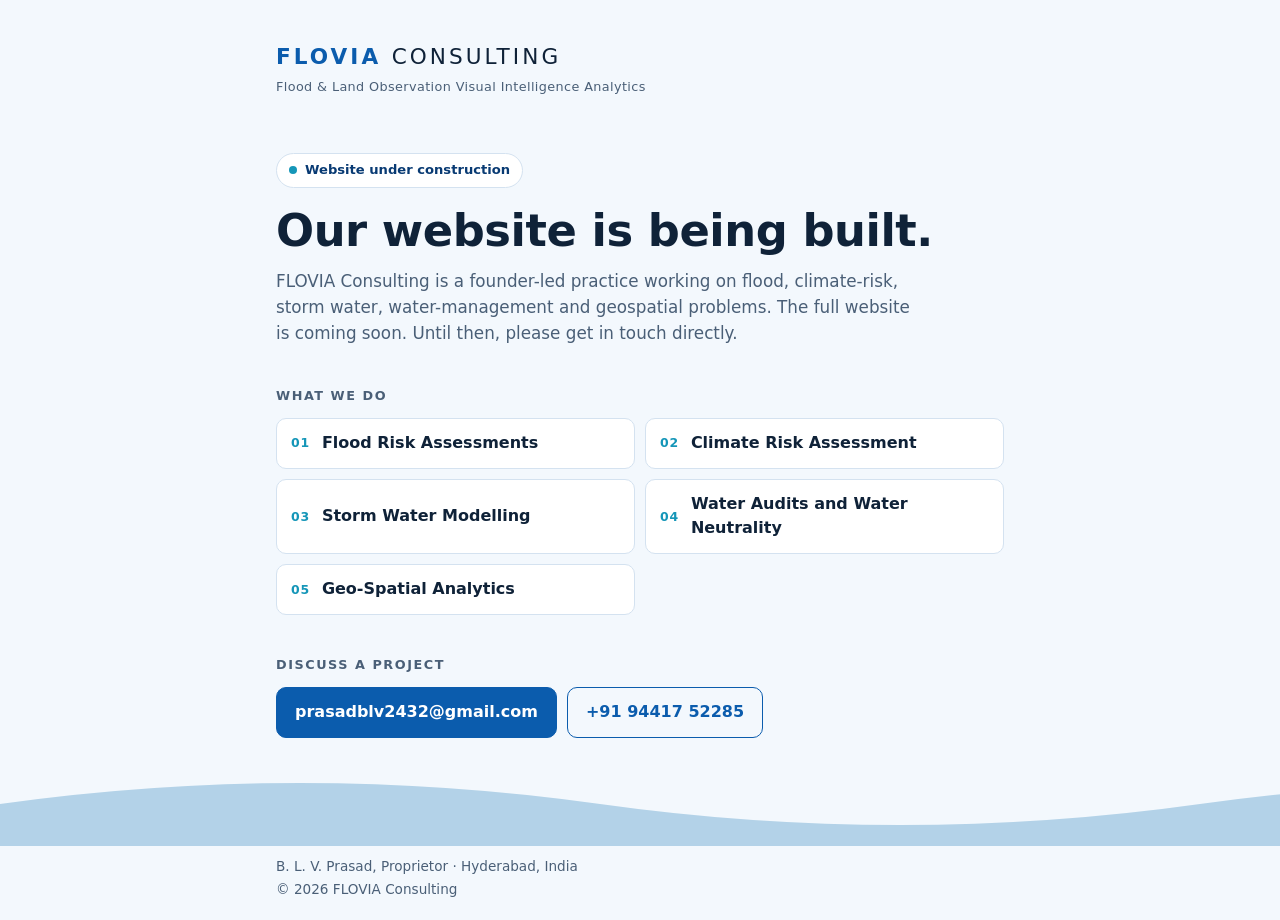
==== index.html @ affd431e "Add files via upload" ====
<!doctype html>
<html lang="en">
<head>
<meta charset="utf-8">
<meta name="viewport" content="width=device-width, initial-scale=1">
<title>FLOVIA Consulting | Website Under Construction</title>
<meta name="description" content="FLOVIA Consulting: flood risk assessments, climate risk assessment, storm water modelling, water audits and water neutrality, and geo-spatial analytics. Website under construction.">
<meta name="theme-color" content="#0b5cad">
<!-- Placeholder favicon (simple lettermark). Replace with the FLOVIA logo when the file is available. -->
<link rel="icon" href="data:image/svg+xml,%3Csvg xmlns='http://www.w3.org/2000/svg' viewBox='0 0 64 64'%3E%3Crect width='64' height='64' rx='14' fill='%230b5cad'/%3E%3Ctext x='32' y='45' font-family='Arial,Helvetica,sans-serif' font-size='38' font-weight='700' text-anchor='middle' fill='%23ffffff'%3EF%3C/text%3E%3C/svg%3E">
<style>
  :root {
    --bg: #f3f8fd;
    --surface: #ffffff;
    --ink: #0f2238;
    --muted: #4a5f77;
    --brand: #0b5cad;
    --brand-deep: #083a73;
    --accent: #1596b8;
    --line: #d4e2f0;
    --btn-ink: #ffffff;
  }
  @media (prefers-color-scheme: dark) {
    :root {
      --bg: #0a1626;
      --surface: #11233a;
      --ink: #e8f1fa;
      --muted: #9db3ca;
      --brand: #4da3f0;
      --brand-deep: #8cc4f7;
      --accent: #4cc3e0;
      --line: #1f3856;
      --btn-ink: #06182b;
    }
  }

  * { box-sizing: border-box; }
  html { -webkit-text-size-adjust: 100%; }
  body {
    margin: 0;
    min-height: 100vh;
    min-height: 100svh;
    display: flex;
    flex-direction: column;
    background: var(--bg);
    color: var(--ink);
    font-family: system-ui, -apple-system, "Segoe UI", Roboto, "Helvetica Neue", Arial, sans-serif;
    line-height: 1.55;
  }

  .wrap {
    width: 100%;
    max-width: 760px;
    margin: 0 auto;
    padding: 0 16px;
  }

  header { padding: 28px 0 0; }
  .wordmark {
    margin: 0;
    font-size: 1.35rem;
    font-weight: 800;
    letter-spacing: 0.14em;
    color: var(--brand);
    text-transform: uppercase;
  }
  .wordmark span { font-weight: 500; color: var(--ink); letter-spacing: 0.14em; }
  .expansion {
    margin: 4px 0 0;
    font-size: 0.8rem;
    color: var(--muted);
    letter-spacing: 0.03em;
  }

  main { flex: 1; padding: 36px 0 24px; }

  .status {
    display: inline-flex;
    align-items: center;
    gap: 8px;
    padding: 6px 12px;
    border: 1px solid var(--line);
    border-radius: 999px;
    background: var(--surface);
    font-size: 0.82rem;
    font-weight: 600;
    color: var(--brand-deep);
  }
  .status::before {
    content: "";
    width: 8px;
    height: 8px;
    border-radius: 50%;
    background: var(--accent);
    animation: pulse 2.4s ease-in-out infinite;
  }

  h1 {
    margin: 18px 0 12px;
    font-size: clamp(1.9rem, 6.5vw, 2.8rem);
    line-height: 1.12;
    letter-spacing: -0.01em;
  }
  .lede { margin: 0; max-width: 60ch; color: var(--muted); font-size: 1.05rem; }

  h2 {
    margin: 40px 0 12px;
    font-size: 0.8rem;
    font-weight: 700;
    letter-spacing: 0.12em;
    text-transform: uppercase;
    color: var(--muted);
  }

  ol.services {
    list-style: none;
    margin: 0;
    padding: 0;
    display: grid;
    gap: 10px;
    grid-template-columns: 1fr;
    counter-reset: svc;
  }
  ol.services li {
    counter-increment: svc;
    display: flex;
    align-items: center;
    gap: 12px;
    padding: 12px 14px;
    background: var(--surface);
    border: 1px solid var(--line);
    border-radius: 10px;
    font-weight: 600;
  }
  ol.services li::before {
    content: "0" counter(svc);
    font-size: 0.78rem;
    font-weight: 700;
    color: var(--accent);
    letter-spacing: 0.06em;
  }

  .contact-row { display: flex; flex-wrap: wrap; gap: 10px; }
  .btn {
    display: inline-block;
    padding: 12px 18px;
    border-radius: 10px;
    font-weight: 600;
    text-decoration: none;
    border: 1px solid var(--brand);
    overflow-wrap: anywhere;
  }
  .btn.primary { background: var(--brand); color: var(--btn-ink); }
  .btn.secondary { background: transparent; color: var(--brand); }
  .btn:focus-visible { outline: 3px solid var(--accent); outline-offset: 2px; }
  .btn:hover { filter: brightness(1.06); }

  footer { padding: 8px 0 18px; font-size: 0.85rem; color: var(--muted); position: relative; z-index: 1; }
  footer p { margin: 2px 0; }

  /* Decorative waves */
  .waves { height: 84px; position: relative; overflow: hidden; margin-top: auto; }
  .waves div {
    position: absolute;
    inset: 0;
    background-repeat: repeat-x;
    background-size: 1200px 84px;
    background-position: 0 bottom;
  }
  .waves .w1 {
    opacity: 0.18;
    background-image: url("data:image/svg+xml,%3Csvg xmlns='http://www.w3.org/2000/svg' viewBox='0 0 1200 80' preserveAspectRatio='none'%3E%3Cpath d='M0 40 Q300 0 600 40 T1200 40 V80 H0 Z' fill='%230b5cad'/%3E%3C/svg%3E");
    animation: drift 28s linear infinite;
  }
  .waves .w2 {
    opacity: 0.12;
    background-image: url("data:image/svg+xml,%3Csvg xmlns='http://www.w3.org/2000/svg' viewBox='0 0 1200 80' preserveAspectRatio='none'%3E%3Cpath d='M0 40 Q300 0 600 40 T1200 40 V80 H0 Z' fill='%231596b8'/%3E%3C/svg%3E");
    top: 14px;
    animation: drift 40s linear infinite reverse;
  }

  @keyframes drift { from { background-position-x: 0; } to { background-position-x: 1200px; } }
  @keyframes pulse { 0%, 100% { opacity: 1; } 50% { opacity: 0.35; } }
  @media (prefers-reduced-motion: reduce) {
    .waves div, .status::before { animation: none; }
  }

  @media (min-width: 560px) {
    ol.services { grid-template-columns: 1fr 1fr; }
    header { padding-top: 40px; }
    main { padding-top: 56px; }
  }
</style>
</head>
<body>
  <header>
    <div class="wrap">
      <p class="wordmark">FLOVIA <span>Consulting</span></p>
      <p class="expansion">Flood &amp; Land Observation Visual Intelligence Analytics</p>
    </div>
  </header>

  <main>
    <div class="wrap">
      <span class="status" role="status">Website under construction</span>
      <h1>Our website is being built.</h1>
      <p class="lede">
        FLOVIA Consulting is a founder-led practice working on flood, climate-risk, storm water,
        water-management and geospatial problems. The full website is coming soon. Until then,
        please get in touch directly.
      </p>

      <h2>What we do</h2>
      <ol class="services">
        <li>Flood Risk Assessments</li>
        <li>Climate Risk Assessment</li>
        <li>Storm Water Modelling</li>
        <li>Water Audits and Water Neutrality</li>
        <li>Geo-Spatial Analytics</li>
      </ol>

      <h2>Discuss a project</h2>
      <div class="contact-row">
        <a class="btn primary" href="mailto:prasadblv2432@gmail.com?subject=Project%20enquiry%20-%20FLOVIA%20Consulting">prasadblv2432@gmail.com</a>
        <a class="btn secondary" href="tel:+919441752285">+91 94417 52285</a>
      </div>
    </div>
  </main>

  <div class="waves" aria-hidden="true"><div class="w2"></div><div class="w1"></div></div>

  <footer>
    <div class="wrap">
      <p>B. L. V. Prasad, Proprietor &middot; Hyderabad, India</p>
      <p>&copy; 2026 FLOVIA Consulting</p>
    </div>
  </footer>
</body>
</html>
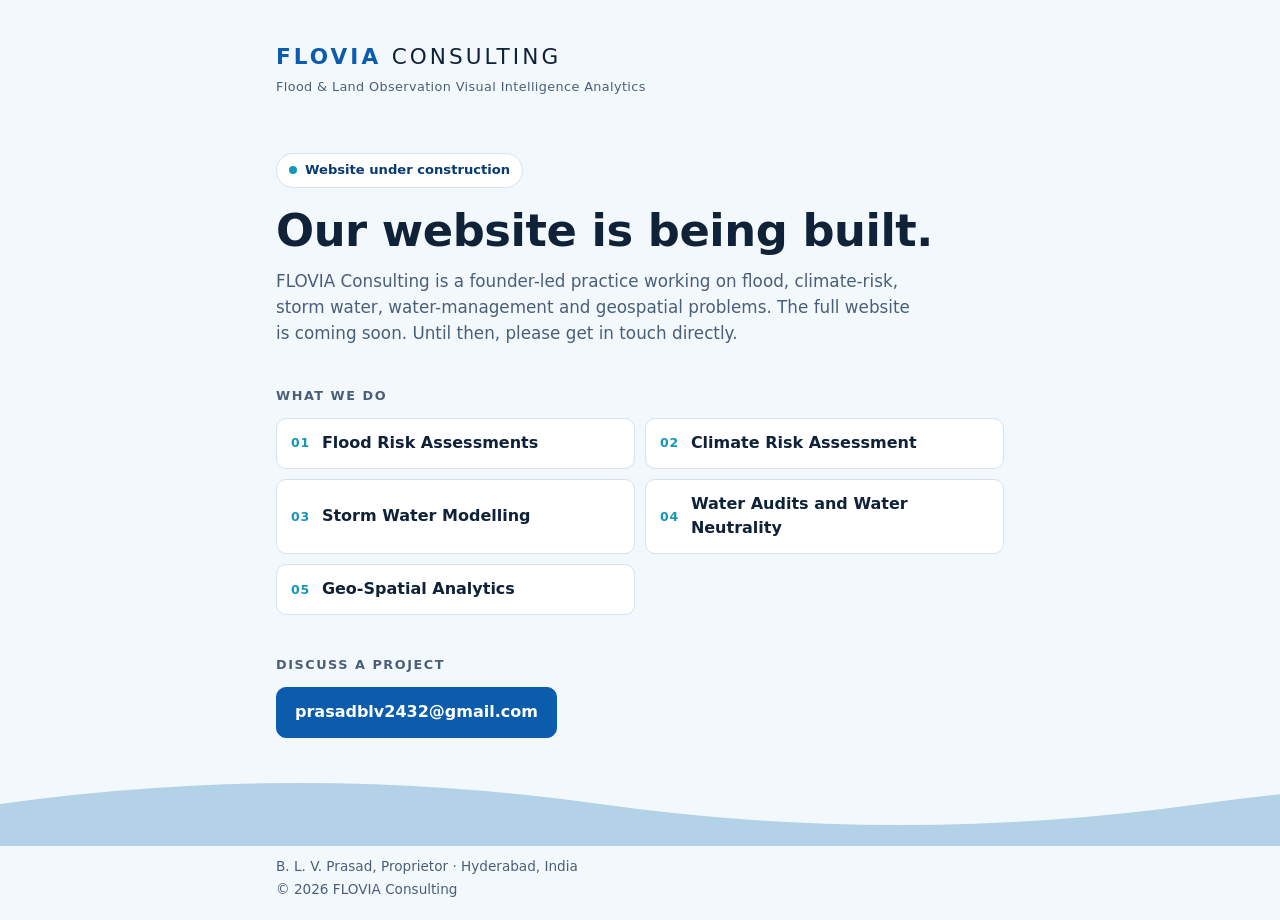
==== commit 5c4fba91: "Remove mobile number from website pages Owner decision: the website shows the email address only. De" ====
--- a/index.html
+++ b/index.html
@@ -222,7 +222,6 @@
       <h2>Discuss a project</h2>
       <div class="contact-row">
         <a class="btn primary" href="mailto:prasadblv2432@gmail.com?subject=Project%20enquiry%20-%20FLOVIA%20Consulting">prasadblv2432@gmail.com</a>
-        <a class="btn secondary" href="tel:+919441752285">+91 94417 52285</a>
       </div>
     </div>
   </main>
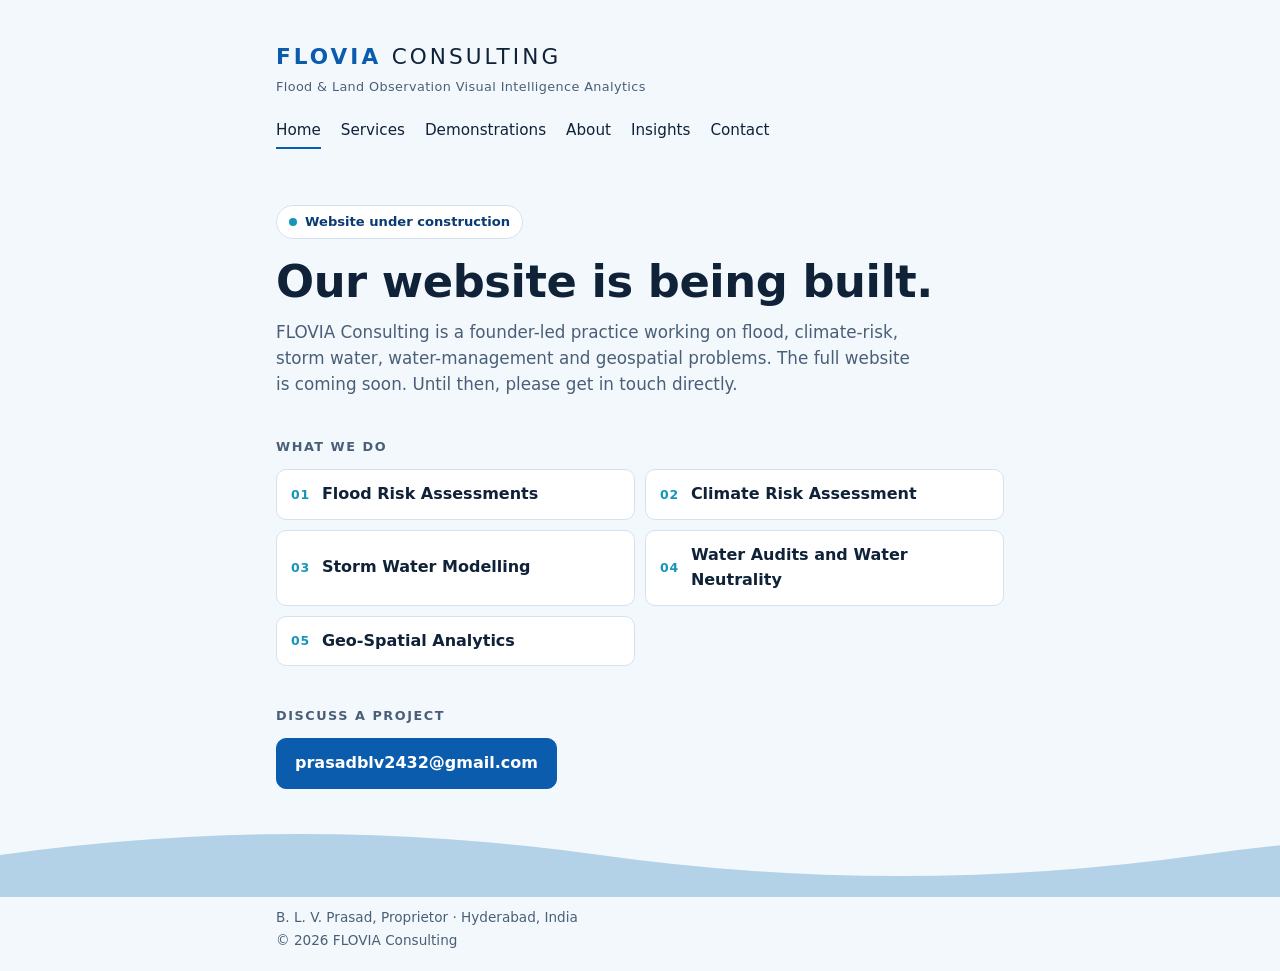
==== commit 9fb052b2: "Add main menu to home page Links the home page to the template pages (services, demonstrations, abou" ====
--- a/index.html
+++ b/index.html
@@ -72,6 +72,11 @@
     letter-spacing: 0.03em;
   }
 
+  nav.main { display: flex; flex-wrap: wrap; gap: 4px 20px; margin: 18px 0 0; font-size: 0.95rem; }
+  nav.main a { color: var(--ink); text-decoration: none; padding: 4px 0; border-bottom: 2px solid transparent; }
+  nav.main a:hover, nav.main a[aria-current="page"] { border-bottom-color: var(--brand); }
+  nav.main a:focus-visible { outline: 3px solid var(--accent); outline-offset: 2px; }
+
   main { flex: 1; padding: 36px 0 24px; }
 
   .status {
@@ -197,6 +202,14 @@
     <div class="wrap">
       <p class="wordmark">FLOVIA <span>Consulting</span></p>
       <p class="expansion">Flood &amp; Land Observation Visual Intelligence Analytics</p>
+      <nav class="main" aria-label="Main">
+        <a href="/" aria-current="page">Home</a>
+        <a href="/services/">Services</a>
+        <a href="/demonstrations/">Demonstrations</a>
+        <a href="/about/">About</a>
+        <a href="/insights/">Insights</a>
+        <a href="/contact/">Contact</a>
+      </nav>
     </div>
   </header>
 
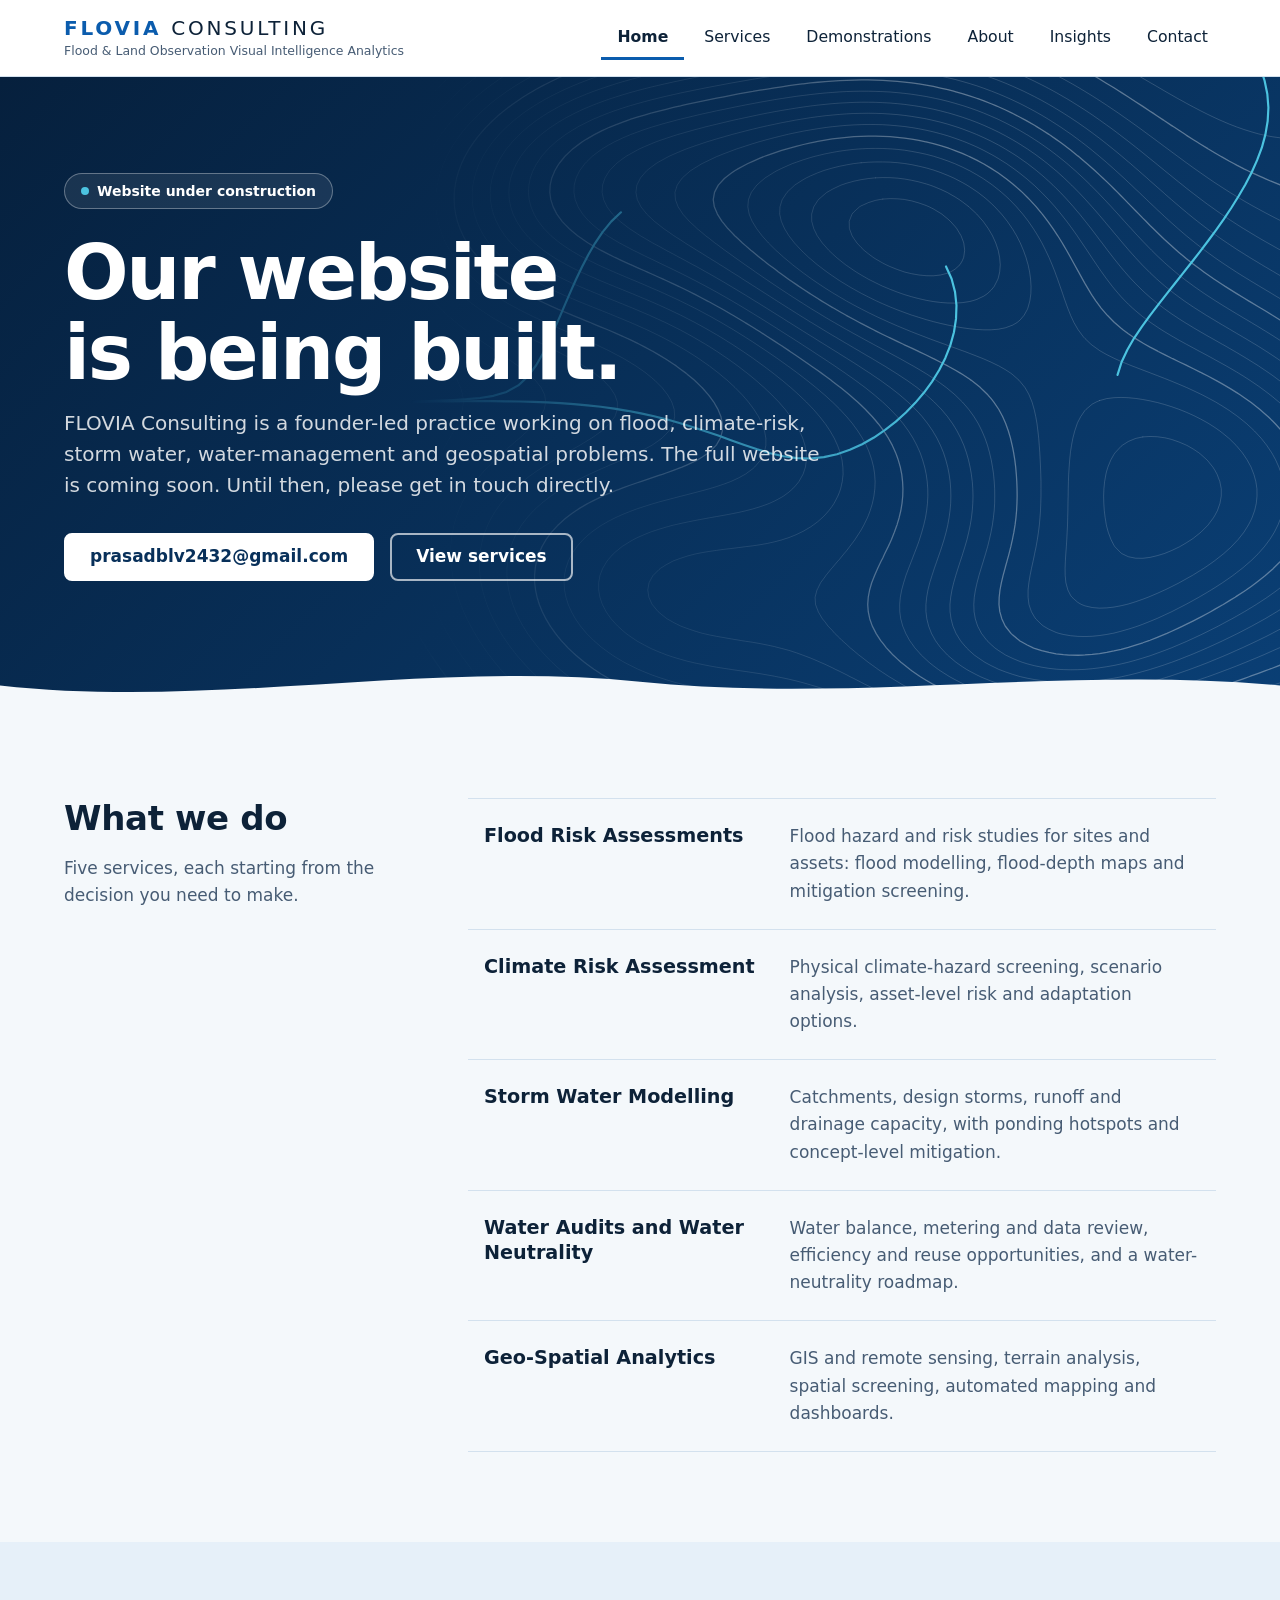
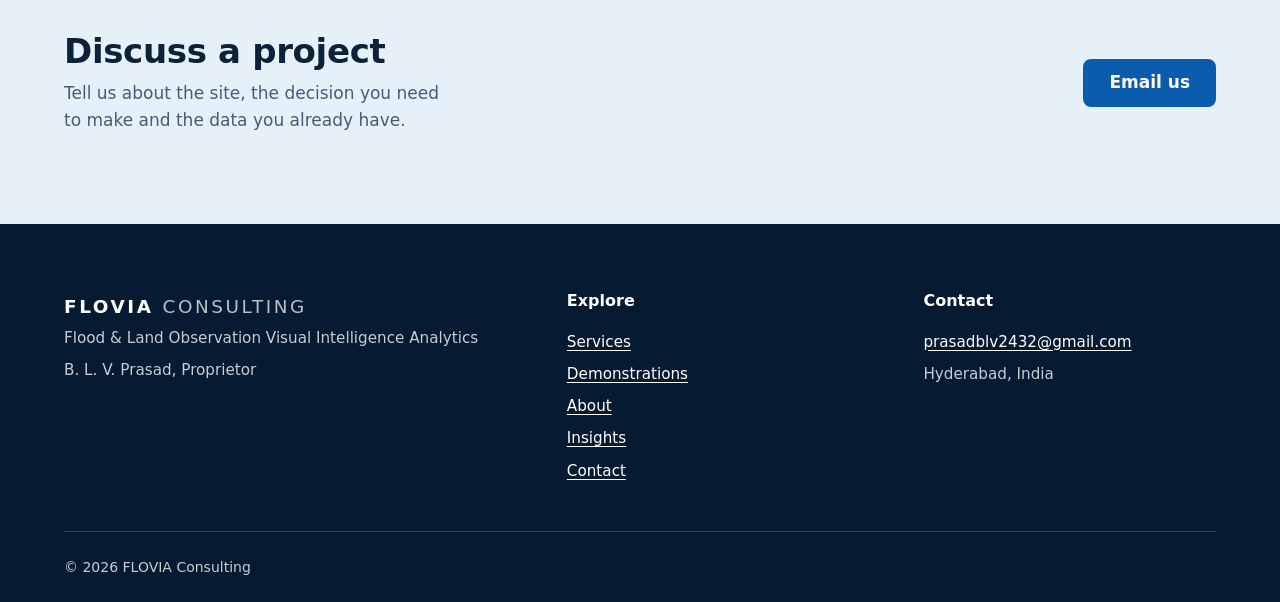
==== commit 7ce8d2d1: "Redesign site: full-width layout, shared theme, standard spacing - One shared stylesheet for all 11 " ====
--- a/index.html
+++ b/index.html
@@ -5,247 +5,102 @@
 <meta name="viewport" content="width=device-width, initial-scale=1">
 <title>FLOVIA Consulting | Website Under Construction</title>
 <meta name="description" content="FLOVIA Consulting: flood risk assessments, climate risk assessment, storm water modelling, water audits and water neutrality, and geo-spatial analytics. Website under construction.">
+<link rel="canonical" href="https://www.floviaconsulting.com/">
 <meta name="theme-color" content="#0b5cad">
-<!-- Placeholder favicon (simple lettermark). Replace with the FLOVIA logo when the file is available. -->
-<link rel="icon" href="data:image/svg+xml,%3Csvg xmlns='http://www.w3.org/2000/svg' viewBox='0 0 64 64'%3E%3Crect width='64' height='64' rx='14' fill='%230b5cad'/%3E%3Ctext x='32' y='45' font-family='Arial,Helvetica,sans-serif' font-size='38' font-weight='700' text-anchor='middle' fill='%23ffffff'%3EF%3C/text%3E%3C/svg%3E">
-<style>
-  :root {
-    --bg: #f3f8fd;
-    --surface: #ffffff;
-    --ink: #0f2238;
-    --muted: #4a5f77;
-    --brand: #0b5cad;
-    --brand-deep: #083a73;
-    --accent: #1596b8;
-    --line: #d4e2f0;
-    --btn-ink: #ffffff;
-  }
-  @media (prefers-color-scheme: dark) {
-    :root {
-      --bg: #0a1626;
-      --surface: #11233a;
-      --ink: #e8f1fa;
-      --muted: #9db3ca;
-      --brand: #4da3f0;
-      --brand-deep: #8cc4f7;
-      --accent: #4cc3e0;
-      --line: #1f3856;
-      --btn-ink: #06182b;
-    }
-  }
-
-  * { box-sizing: border-box; }
-  html { -webkit-text-size-adjust: 100%; }
-  body {
-    margin: 0;
-    min-height: 100vh;
-    min-height: 100svh;
-    display: flex;
-    flex-direction: column;
-    background: var(--bg);
-    color: var(--ink);
-    font-family: system-ui, -apple-system, "Segoe UI", Roboto, "Helvetica Neue", Arial, sans-serif;
-    line-height: 1.55;
-  }
-
-  .wrap {
-    width: 100%;
-    max-width: 760px;
-    margin: 0 auto;
-    padding: 0 16px;
-  }
-
-  header { padding: 28px 0 0; }
-  .wordmark {
-    margin: 0;
-    font-size: 1.35rem;
-    font-weight: 800;
-    letter-spacing: 0.14em;
-    color: var(--brand);
-    text-transform: uppercase;
-  }
-  .wordmark span { font-weight: 500; color: var(--ink); letter-spacing: 0.14em; }
-  .expansion {
-    margin: 4px 0 0;
-    font-size: 0.8rem;
-    color: var(--muted);
-    letter-spacing: 0.03em;
-  }
-
-  nav.main { display: flex; flex-wrap: wrap; gap: 4px 20px; margin: 18px 0 0; font-size: 0.95rem; }
-  nav.main a { color: var(--ink); text-decoration: none; padding: 4px 0; border-bottom: 2px solid transparent; }
-  nav.main a:hover, nav.main a[aria-current="page"] { border-bottom-color: var(--brand); }
-  nav.main a:focus-visible { outline: 3px solid var(--accent); outline-offset: 2px; }
-
-  main { flex: 1; padding: 36px 0 24px; }
-
-  .status {
-    display: inline-flex;
-    align-items: center;
-    gap: 8px;
-    padding: 6px 12px;
-    border: 1px solid var(--line);
-    border-radius: 999px;
-    background: var(--surface);
-    font-size: 0.82rem;
-    font-weight: 600;
-    color: var(--brand-deep);
-  }
-  .status::before {
-    content: "";
-    width: 8px;
-    height: 8px;
-    border-radius: 50%;
-    background: var(--accent);
-    animation: pulse 2.4s ease-in-out infinite;
-  }
-
-  h1 {
-    margin: 18px 0 12px;
-    font-size: clamp(1.9rem, 6.5vw, 2.8rem);
-    line-height: 1.12;
-    letter-spacing: -0.01em;
-  }
-  .lede { margin: 0; max-width: 60ch; color: var(--muted); font-size: 1.05rem; }
-
-  h2 {
-    margin: 40px 0 12px;
-    font-size: 0.8rem;
-    font-weight: 700;
-    letter-spacing: 0.12em;
-    text-transform: uppercase;
-    color: var(--muted);
-  }
-
-  ol.services {
-    list-style: none;
-    margin: 0;
-    padding: 0;
-    display: grid;
-    gap: 10px;
-    grid-template-columns: 1fr;
-    counter-reset: svc;
-  }
-  ol.services li {
-    counter-increment: svc;
-    display: flex;
-    align-items: center;
-    gap: 12px;
-    padding: 12px 14px;
-    background: var(--surface);
-    border: 1px solid var(--line);
-    border-radius: 10px;
-    font-weight: 600;
-  }
-  ol.services li::before {
-    content: "0" counter(svc);
-    font-size: 0.78rem;
-    font-weight: 700;
-    color: var(--accent);
-    letter-spacing: 0.06em;
-  }
-
-  .contact-row { display: flex; flex-wrap: wrap; gap: 10px; }
-  .btn {
-    display: inline-block;
-    padding: 12px 18px;
-    border-radius: 10px;
-    font-weight: 600;
-    text-decoration: none;
-    border: 1px solid var(--brand);
-    overflow-wrap: anywhere;
-  }
-  .btn.primary { background: var(--brand); color: var(--btn-ink); }
-  .btn.secondary { background: transparent; color: var(--brand); }
-  .btn:focus-visible { outline: 3px solid var(--accent); outline-offset: 2px; }
-  .btn:hover { filter: brightness(1.06); }
-
-  footer { padding: 8px 0 18px; font-size: 0.85rem; color: var(--muted); position: relative; z-index: 1; }
-  footer p { margin: 2px 0; }
-
-  /* Decorative waves */
-  .waves { height: 84px; position: relative; overflow: hidden; margin-top: auto; }
-  .waves div {
-    position: absolute;
-    inset: 0;
-    background-repeat: repeat-x;
-    background-size: 1200px 84px;
-    background-position: 0 bottom;
-  }
-  .waves .w1 {
-    opacity: 0.18;
-    background-image: url("data:image/svg+xml,%3Csvg xmlns='http://www.w3.org/2000/svg' viewBox='0 0 1200 80' preserveAspectRatio='none'%3E%3Cpath d='M0 40 Q300 0 600 40 T1200 40 V80 H0 Z' fill='%230b5cad'/%3E%3C/svg%3E");
-    animation: drift 28s linear infinite;
-  }
-  .waves .w2 {
-    opacity: 0.12;
-    background-image: url("data:image/svg+xml,%3Csvg xmlns='http://www.w3.org/2000/svg' viewBox='0 0 1200 80' preserveAspectRatio='none'%3E%3Cpath d='M0 40 Q300 0 600 40 T1200 40 V80 H0 Z' fill='%231596b8'/%3E%3C/svg%3E");
-    top: 14px;
-    animation: drift 40s linear infinite reverse;
-  }
-
-  @keyframes drift { from { background-position-x: 0; } to { background-position-x: 1200px; } }
-  @keyframes pulse { 0%, 100% { opacity: 1; } 50% { opacity: 0.35; } }
-  @media (prefers-reduced-motion: reduce) {
-    .waves div, .status::before { animation: none; }
-  }
-
-  @media (min-width: 560px) {
-    ol.services { grid-template-columns: 1fr 1fr; }
-    header { padding-top: 40px; }
-    main { padding-top: 56px; }
-  }
-</style>
+<!-- Placeholder favicon (lettermark). Replace with the FLOVIA logo when the file is available. -->
+<link rel="icon" href="/assets/img/favicon.svg" type="image/svg+xml">
+<link rel="stylesheet" href="/assets/css/site.css?v=2">
 </head>
 <body>
-  <header>
-    <div class="wrap">
+<a class="skip" href="#main">Skip to content</a>
+<header class="site-header">
+  <div class="wrap">
+    <!-- LOGO SLOT: when the logo file is added at /assets/img/, replace the two text lines inside the link with
+         <img src="/assets/img/logo.svg" alt="FLOVIA Consulting" height="40"> -->
+    <a class="brand" href="/">
       <p class="wordmark">FLOVIA <span>Consulting</span></p>
       <p class="expansion">Flood &amp; Land Observation Visual Intelligence Analytics</p>
-      <nav class="main" aria-label="Main">
-        <a href="/" aria-current="page">Home</a>
-        <a href="/services/">Services</a>
-        <a href="/demonstrations/">Demonstrations</a>
-        <a href="/about/">About</a>
-        <a href="/insights/">Insights</a>
-        <a href="/contact/">Contact</a>
-      </nav>
-    </div>
-  </header>
+    </a>
+    <nav class="main" aria-label="Main">
+      <a href="/" aria-current="page">Home</a>
+      <a href="/services/">Services</a>
+      <a href="/demonstrations/">Demonstrations</a>
+      <a href="/about/">About</a>
+      <a href="/insights/">Insights</a>
+      <a href="/contact/">Contact</a>
+    </nav>
+  </div>
+</header>
 
-  <main>
+<main id="main">
+  <section class="hero hero--home">
     <div class="wrap">
       <span class="status" role="status">Website under construction</span>
       <h1>Our website is being built.</h1>
-      <p class="lede">
-        FLOVIA Consulting is a founder-led practice working on flood, climate-risk, storm water,
-        water-management and geospatial problems. The full website is coming soon. Until then,
-        please get in touch directly.
-      </p>
-
-      <h2>What we do</h2>
-      <ol class="services">
-        <li>Flood Risk Assessments</li>
-        <li>Climate Risk Assessment</li>
-        <li>Storm Water Modelling</li>
-        <li>Water Audits and Water Neutrality</li>
-        <li>Geo-Spatial Analytics</li>
-      </ol>
-
-      <h2>Discuss a project</h2>
-      <div class="contact-row">
-        <a class="btn primary" href="mailto:prasadblv2432@gmail.com?subject=Project%20enquiry%20-%20FLOVIA%20Consulting">prasadblv2432@gmail.com</a>
+      <p class="lede">FLOVIA Consulting is a founder-led practice working on flood, climate-risk, storm water, water-management and geospatial problems. The full website is coming soon. Until then, please get in touch directly.</p>
+      <div class="actions">
+        <a class="btn btn-primary" href="mailto:prasadblv2432@gmail.com?subject=Project%20enquiry%20-%20FLOVIA%20Consulting">prasadblv2432@gmail.com</a>
+        <a class="btn btn-secondary" href="/services/">View services</a>
       </div>
     </div>
-  </main>
+    <svg class="hero-wave" viewBox="0 0 1440 56" preserveAspectRatio="none" aria-hidden="true"><path d="M0 30 C240 56 480 2 720 26 C960 50 1200 8 1440 30 V56 H0 Z"/></svg>
+  </section>
+  <section class="section" aria-labelledby="svc-h">
+    <div class="wrap split">
+      <div>
+        <h2 id="svc-h">What we do</h2>
+        <p>Five services, each starting from the decision you need to make.</p>
+      </div>
+      <ul class="svc-list">
+        <li><a href="/services/flood-risk-assessments.html"><span class="svc-name">Flood Risk Assessments</span><span class="svc-desc">Flood hazard and risk studies for sites and assets: flood modelling, flood-depth maps and mitigation screening.</span></a></li>
+        <li><a href="/services/climate-risk-assessment.html"><span class="svc-name">Climate Risk Assessment</span><span class="svc-desc">Physical climate-hazard screening, scenario analysis, asset-level risk and adaptation options.</span></a></li>
+        <li><a href="/services/storm-water-modelling.html"><span class="svc-name">Storm Water Modelling</span><span class="svc-desc">Catchments, design storms, runoff and drainage capacity, with ponding hotspots and concept-level mitigation.</span></a></li>
+        <li><a href="/services/water-audits-and-water-neutrality.html"><span class="svc-name">Water Audits and Water Neutrality</span><span class="svc-desc">Water balance, metering and data review, efficiency and reuse opportunities, and a water-neutrality roadmap.</span></a></li>
+        <li><a href="/services/geo-spatial-analytics.html"><span class="svc-name">Geo-Spatial Analytics</span><span class="svc-desc">GIS and remote sensing, terrain analysis, spatial screening, automated mapping and dashboards.</span></a></li>
+      </ul>
+    </div>
+  </section>
+  <section class="section band" aria-labelledby="cta-h">
+    <div class="wrap cta">
+      <div>
+        <h2 id="cta-h">Discuss a project</h2>
+        <p>Tell us about the site, the decision you need to make and the data you already have.</p>
+      </div>
+      <div><a class="btn btn-primary" href="mailto:prasadblv2432@gmail.com?subject=Project%20enquiry%20-%20FLOVIA%20Consulting">Email us</a></div>
+    </div>
+  </section>
+</main>
 
-  <div class="waves" aria-hidden="true"><div class="w2"></div><div class="w1"></div></div>
-
-  <footer>
-    <div class="wrap">
-      <p>B. L. V. Prasad, Proprietor &middot; Hyderabad, India</p>
+<footer class="site-footer">
+  <div class="wrap">
+    <div class="footer-grid">
+      <div>
+        <p class="wordmark">FLOVIA <span>Consulting</span></p>
+        <p>Flood &amp; Land Observation Visual Intelligence Analytics</p>
+        <p>B. L. V. Prasad, Proprietor</p>
+      </div>
+      <div>
+        <h2>Explore</h2>
+        <ul>
+          <li><a href="/services/">Services</a></li>
+          <li><a href="/demonstrations/">Demonstrations</a></li>
+          <li><a href="/about/">About</a></li>
+          <li><a href="/insights/">Insights</a></li>
+          <li><a href="/contact/">Contact</a></li>
+        </ul>
+      </div>
+      <div>
+        <h2>Contact</h2>
+        <ul>
+          <li><a href="mailto:prasadblv2432@gmail.com">prasadblv2432@gmail.com</a></li>
+          <li>Hyderabad, India</li>
+        </ul>
+      </div>
+    </div>
+    <div class="footer-base">
       <p>&copy; 2026 FLOVIA Consulting</p>
     </div>
-  </footer>
+  </div>
+</footer>
 </body>
 </html>
--- a/assets/css/site.css
+++ b/assets/css/site.css
@@ -0,0 +1,336 @@
+/* FLOVIA Consulting site stylesheet.
+   Full-width bands, one centred content container, 8px spacing scale, light and dark themes.
+   No scripts and no external fonts or services. */
+
+:root {
+  color-scheme: light dark;
+
+  /* Colour */
+  --bg: #f4f8fb;
+  --surface: #ffffff;
+  --ink: #0d2238;
+  --muted: #475c74;
+  --brand: #0b5cad;
+  --brand-deep: #083a73;
+  --accent: #1596b8;
+  --line: #d3e1ee;
+  --band: #e6f0f9;
+  --btn-ink: #ffffff;
+  --hero-1: #06203d;
+  --hero-2: #0a3f75;
+  --on-hero: #ffffff;
+  --on-hero-muted: rgba(255, 255, 255, 0.82);
+  --foot: #061a31;
+
+  /* Spacing scale (8px base) */
+  --s1: 4px;
+  --s2: 8px;
+  --s3: 16px;
+  --s4: 24px;
+  --s5: 32px;
+  --s6: 48px;
+  --s7: 64px;
+  --s8: 96px;
+
+  /* Layout */
+  --gutter: clamp(20px, 5vw, 72px);
+  --max: 1440px;
+  --radius: 8px;
+  --section: clamp(48px, 7vw, 96px);
+}
+
+@media (prefers-color-scheme: dark) {
+  :root {
+    --bg: #08131f;
+    --surface: #0f2236;
+    --ink: #e8f1fa;
+    --muted: #9db3ca;
+    --brand: #5aaaf2;
+    --brand-deep: #8cc4f7;
+    --accent: #4cc3e0;
+    --line: #1d3652;
+    --band: #0d2239;
+    --btn-ink: #06182b;
+    --hero-1: #04152a;
+    --hero-2: #07294d;
+    --foot: #040f1d;
+  }
+}
+
+* { box-sizing: border-box; }
+html { -webkit-text-size-adjust: 100%; scroll-padding-top: var(--s6); }
+
+body {
+  margin: 0;
+  min-height: 100vh;
+  min-height: 100svh;
+  display: flex;
+  flex-direction: column;
+  background: var(--bg);
+  color: var(--ink);
+  font-family: system-ui, -apple-system, "Segoe UI", Roboto, "Helvetica Neue", Arial, sans-serif;
+  font-size: 1.0625rem;
+  line-height: 1.6;
+}
+main { flex: 1; }
+img, svg { max-width: 100%; }
+a { color: var(--brand); }
+a:focus-visible, .btn:focus-visible {
+  outline: 3px solid var(--accent);
+  outline-offset: 3px;
+}
+
+.wrap {
+  width: min(100% - 2 * var(--gutter), var(--max));
+  margin-inline: auto;
+}
+
+.skip {
+  position: absolute;
+  left: var(--s3);
+  top: -100px;
+  z-index: 10;
+  padding: var(--s2) var(--s3);
+  background: var(--surface);
+  color: var(--ink);
+  border: 2px solid var(--brand);
+  border-radius: var(--radius);
+}
+.skip:focus { top: var(--s2); }
+
+/* ---------- Header ---------- */
+.site-header {
+  background: var(--surface);
+  border-bottom: 1px solid var(--line);
+}
+.site-header .wrap {
+  display: flex;
+  flex-wrap: wrap;
+  align-items: center;
+  justify-content: space-between;
+  gap: var(--s1) var(--s5);
+  padding-block: var(--s3);
+}
+.brand { display: block; color: inherit; text-decoration: none; }
+.wordmark {
+  margin: 0;
+  font-size: 1.25rem;
+  font-weight: 800;
+  line-height: 1.2;
+  letter-spacing: 0.14em;
+  text-transform: uppercase;
+  color: var(--brand);
+}
+.wordmark span { font-weight: 500; color: var(--ink); }
+.expansion {
+  display: none;
+  margin: 2px 0 0;
+  font-size: 0.78rem;
+  line-height: 1.4;
+  color: var(--muted);
+}
+@media (min-width: 760px) { .expansion { display: block; } }
+
+nav.main { display: flex; flex-wrap: wrap; gap: 0 var(--s1); margin-inline: calc(-1 * var(--s2)); }
+nav.main a {
+  display: inline-flex;
+  align-items: center;
+  min-height: 44px;
+  padding: var(--s2) var(--s3);
+  color: var(--ink);
+  font-size: 0.98rem;
+  font-weight: 500;
+  text-decoration: none;
+  border-bottom: 3px solid transparent;
+}
+nav.main a:hover { color: var(--brand); }
+nav.main a[aria-current="page"] { border-bottom-color: var(--brand); font-weight: 700; }
+nav.main a:focus-visible { outline-offset: -3px; }
+
+/* ---------- Hero ---------- */
+.hero {
+  position: relative;
+  isolation: isolate;
+  overflow: hidden;
+  color: var(--on-hero);
+  background: linear-gradient(135deg, var(--hero-1), var(--hero-2));
+  padding-block: var(--s6) calc(var(--s6) + 40px);
+}
+.hero::before {
+  content: "";
+  position: absolute;
+  inset: 0;
+  z-index: -1;
+  background: url("/assets/img/contours.svg") right center / cover no-repeat;
+  -webkit-mask-image: linear-gradient(90deg, transparent 32%, #000 74%);
+  mask-image: linear-gradient(90deg, transparent 32%, #000 74%);
+}
+@media (max-width: 719px) { .hero::before { opacity: 0.55; } }
+.hero-wave {
+  position: absolute;
+  left: 0;
+  bottom: -1px;
+  width: 100%;
+  height: clamp(24px, 4vw, 56px);
+  fill: var(--bg);
+  pointer-events: none;
+}
+.hero--home { padding-block: var(--s7) calc(var(--s7) + 48px); }
+@media (min-width: 900px) {
+  .hero { padding-block: var(--s7) calc(var(--s7) + 40px); }
+  .hero--home { padding-block: var(--s8) calc(var(--s8) + 32px); }
+}
+
+.crumb { margin: 0 0 var(--s4); font-size: 0.92rem; color: var(--on-hero-muted); }
+.crumb a { color: var(--on-hero); text-underline-offset: 3px; }
+
+.status {
+  display: inline-flex;
+  align-items: center;
+  gap: var(--s2);
+  padding: 6px var(--s3);
+  border: 1px solid rgba(255, 255, 255, 0.32);
+  border-radius: 999px;
+  background: rgba(255, 255, 255, 0.08);
+  font-size: 0.875rem;
+  font-weight: 600;
+  color: var(--on-hero);
+}
+.status::before {
+  content: "";
+  width: 8px;
+  height: 8px;
+  border-radius: 50%;
+  background: #4cc3e0;
+  animation: pulse 2.4s ease-in-out infinite;
+}
+@keyframes pulse { 0%, 100% { opacity: 1; } 50% { opacity: 0.35; } }
+@media (prefers-reduced-motion: reduce) { .status::before { animation: none; } }
+
+.hero h1 {
+  margin: var(--s4) 0 var(--s3);
+  max-width: 22ch;
+  font-size: clamp(2rem, 1.3rem + 2.8vw, 3.5rem);
+  font-weight: 760;
+  line-height: 1.08;
+  letter-spacing: -0.02em;
+  text-wrap: balance;
+}
+.hero--home h1 {
+  max-width: 14ch;
+  font-size: clamp(2.5rem, 1.4rem + 4.4vw, 4.75rem);
+  line-height: 1.04;
+  letter-spacing: -0.03em;
+}
+.hero .lede {
+  margin: 0;
+  max-width: 60ch;
+  font-size: clamp(1.0625rem, 1rem + 0.35vw, 1.25rem);
+  line-height: 1.55;
+  color: var(--on-hero-muted);
+  text-wrap: pretty;
+}
+.actions { display: flex; flex-wrap: wrap; gap: var(--s3); margin-top: var(--s5); }
+
+/* ---------- Buttons ---------- */
+.btn {
+  display: inline-flex;
+  align-items: center;
+  min-height: 48px;
+  padding: 10px var(--s4);
+  border: 2px solid var(--brand);
+  border-radius: var(--radius);
+  font-weight: 600;
+  line-height: 1.25;
+  text-decoration: none;
+  overflow-wrap: anywhere;
+}
+.btn-primary { background: var(--brand); color: var(--btn-ink); }
+.btn-secondary { background: transparent; color: var(--brand); }
+.btn:hover { filter: brightness(1.08); }
+.hero .btn-primary { background: #ffffff; border-color: #ffffff; color: #08305a; }
+.hero .btn-secondary { border-color: rgba(255, 255, 255, 0.65); color: #ffffff; }
+.hero .btn-secondary:hover { background: rgba(255, 255, 255, 0.1); filter: none; }
+
+/* ---------- Sections ---------- */
+.section { padding-block: var(--section); }
+.section.band { background: var(--band); }
+.section:not(.band) + .section:not(.band) { padding-top: 0; }
+.section h2 {
+  margin: 0 0 var(--s3);
+  font-size: clamp(1.5rem, 1.1rem + 1.4vw, 2.125rem);
+  line-height: 1.2;
+  letter-spacing: -0.01em;
+}
+.section p { margin: 0 0 var(--s3); max-width: 62ch; color: var(--muted); }
+
+.split { display: grid; gap: var(--s5); }
+@media (min-width: 960px) {
+  .split { grid-template-columns: minmax(240px, 1fr) 2.2fr; gap: var(--s7); }
+}
+
+.notice {
+  max-width: 72ch;
+  padding: var(--s4);
+  background: var(--surface);
+  border: 1px solid var(--line);
+  border-left: 4px solid var(--accent);
+  border-radius: var(--radius);
+}
+.notice p { margin: 0; color: var(--ink); }
+
+/* Service list: full-width rows */
+.svc-list { list-style: none; margin: 0; padding: 0; border-top: 1px solid var(--line); }
+.svc-list a {
+  display: grid;
+  gap: var(--s1) var(--s5);
+  padding: var(--s4) 0;
+  border-bottom: 1px solid var(--line);
+  color: var(--ink);
+  text-decoration: none;
+}
+.svc-list a:hover { background: var(--surface); }
+.svc-list a:hover .svc-name { color: var(--brand); text-decoration: underline; text-underline-offset: 4px; }
+.svc-list a:focus-visible { outline-offset: -3px; }
+.svc-name { font-size: 1.2rem; font-weight: 700; line-height: 1.3; }
+.svc-desc { color: var(--muted); }
+@media (min-width: 720px) {
+  .svc-list a { grid-template-columns: minmax(220px, 1fr) 1.5fr; align-items: baseline; padding-inline: var(--s3); }
+}
+
+/* Contact facts */
+.facts { display: grid; gap: var(--s3); margin: 0 0 var(--s5); }
+@media (min-width: 720px) { .facts { grid-template-columns: 1fr 1fr; } }
+.facts div { padding: var(--s4); background: var(--surface); border: 1px solid var(--line); border-radius: var(--radius); }
+.facts dt { font-size: 0.9rem; color: var(--muted); }
+.facts dd { margin: var(--s1) 0 0; font-size: 1.2rem; font-weight: 700; overflow-wrap: anywhere; }
+
+/* Call to action band */
+.cta { display: grid; gap: var(--s4); align-items: center; }
+.cta h2 { margin-bottom: var(--s2); }
+.cta p { margin: 0; max-width: 52ch; text-wrap: balance; }
+@media (min-width: 800px) { .cta { grid-template-columns: 1fr auto; gap: var(--s7); } }
+
+/* ---------- Footer ---------- */
+.site-footer {
+  background: var(--foot);
+  color: rgba(255, 255, 255, 0.78);
+  font-size: 0.95rem;
+  padding-block: var(--s7) var(--s4);
+}
+.site-footer a { color: #ffffff; text-underline-offset: 3px; }
+.site-footer a:focus-visible { outline-color: #4cc3e0; }
+.footer-grid { display: grid; gap: var(--s6); }
+@media (min-width: 800px) { .footer-grid { grid-template-columns: 1.5fr 1fr 1fr; gap: var(--s7); } }
+.site-footer .wordmark { color: #ffffff; font-size: 1.15rem; }
+.site-footer .wordmark span { color: rgba(255, 255, 255, 0.72); }
+.site-footer p { margin: var(--s2) 0 0; }
+.site-footer h2 { margin: 0 0 var(--s3); font-size: 1rem; font-weight: 700; color: #ffffff; }
+.site-footer ul { list-style: none; margin: 0; padding: 0; display: grid; gap: var(--s2); }
+.footer-base {
+  margin-top: var(--s6);
+  padding-top: var(--s4);
+  border-top: 1px solid rgba(255, 255, 255, 0.16);
+  font-size: 0.875rem;
+}
+.footer-base p { margin: 0; }
